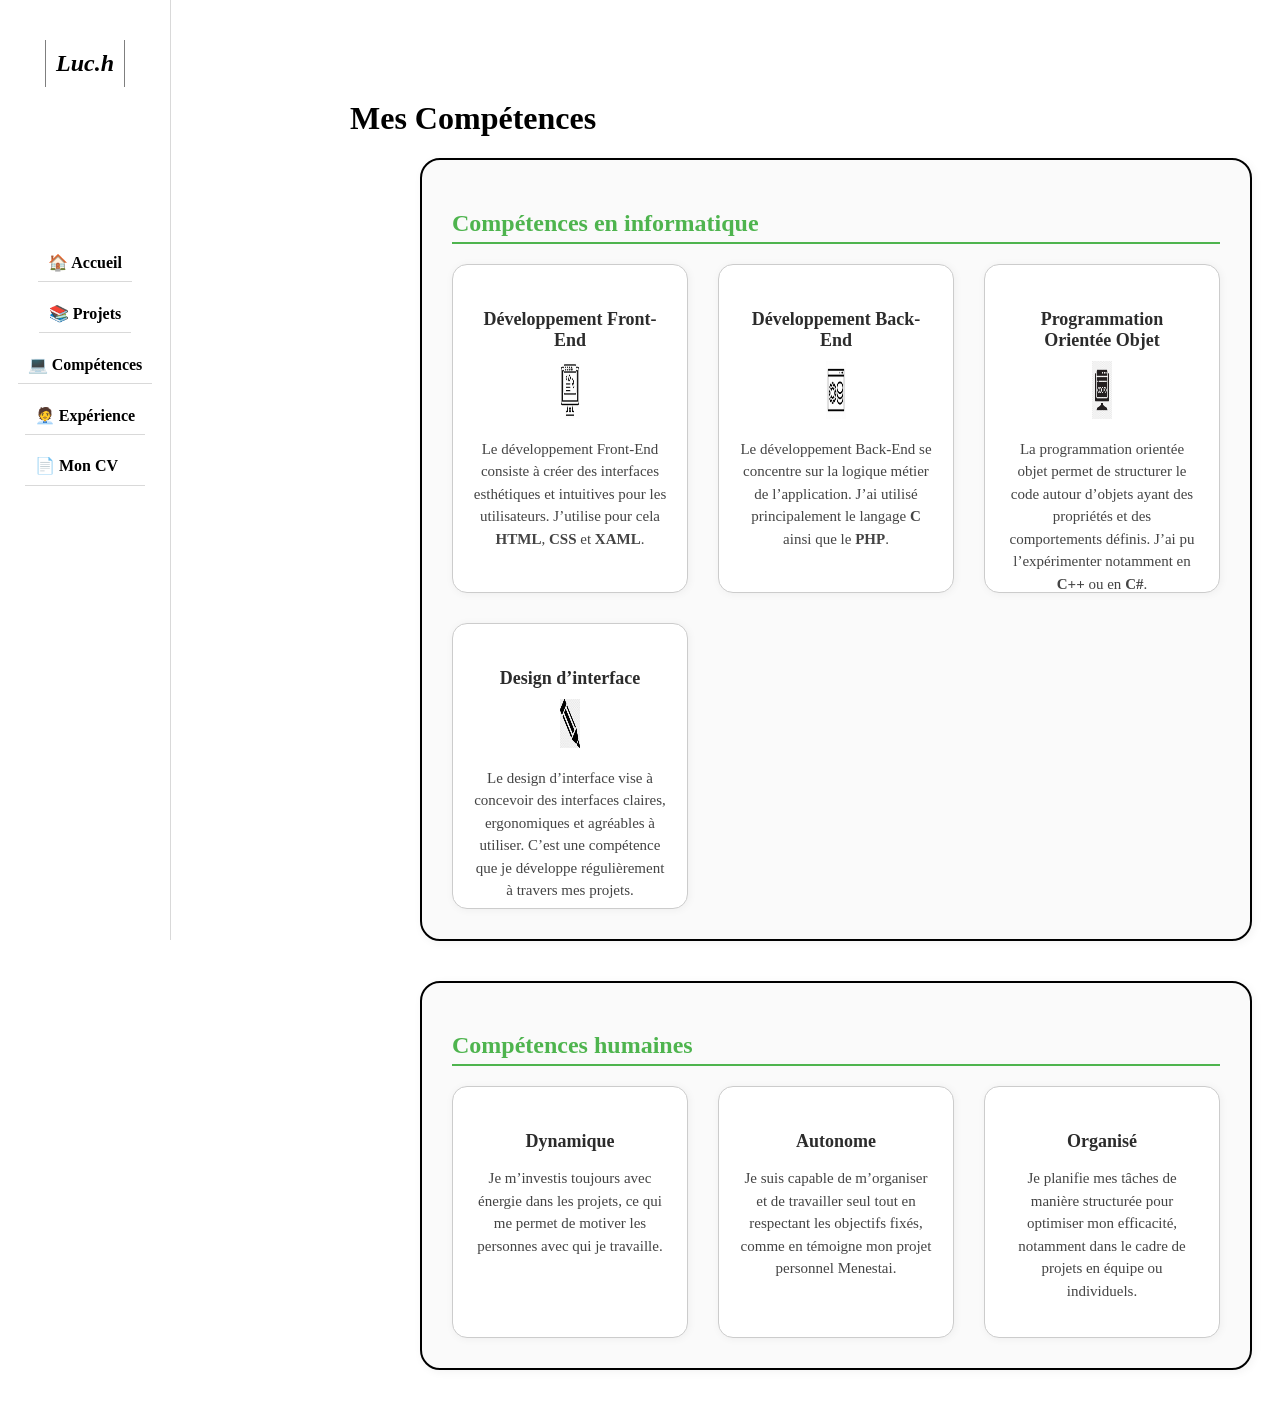
==== competences.html @ 3b984aef "add of all files" ====
<!DOCTYPE html>
<html lang="fr">
<head>
    <meta charset="UTF-8">
    <title>💻 Portfolio - Compétences</title>
    <link rel="stylesheet" href="style.css">
    <link rel="stylesheet" href="competences.css">
</head>

<body>

    <nav class="menu-vertical">
        <h1>Luc.h</h1>
        <p><a class="nav" href="index.html"> 🏠 Accueil</a></p>
        <p><a class="nav" href="projets.html"> 📚 Projets</a></p>
        <p><a class="nav" href="competences.html"> 💻 Compétences</a></p>
        <p><a class="nav" href="experiences.html"> 🧑‍💼 Expérience</a></p>
        <a href="documents/CV_HAUWEL_LUC.pdf" download class="nav">📄 Mon CV</a>
    </nav>

    <h1 class="titre">Mes Compétences</h1>

    <div class="informatique">
        <h2>Compétences en informatique</h2>
        <div class="grid">
            <div class="bloc">
                <h4>Développement Front-End</h4>
                <img src="images/front_end.jpg" height="20%" width="10%"/>
                <p>Le développement Front-End consiste à créer des interfaces esthétiques et intuitives pour les utilisateurs. J’utilise pour cela <b>HTML</b>, <b>CSS</b> et <b>XAML</b>.</p>
            </div>
            <div class="bloc">
                <h4>Développement Back-End</h4>
                <img src="images/back_end.jpg" height="20%" width="10%"/>

                <p>Le développement Back-End se concentre sur la logique métier de l’application. J’ai utilisé principalement le langage <b>C</b> ainsi que le <b>PHP</b>.</p>
            </div>
            <div class="bloc">
                <h4>Programmation Orientée Objet</h4>
                <img src="images/oop.png" height="20%" width="10%"/>
                <p>La programmation orientée objet permet de structurer le code autour d’objets ayant des propriétés et des comportements définis. J’ai pu l’expérimenter notamment en <b>C++</b> ou en <b>C#</b>.</p>
            </div>
            <div class="bloc">
                <h4>Design d’interface</h4>
                <img src="images/design.jpg" height="20%" width="10%"/>
                <p>Le design d’interface vise à concevoir des interfaces claires, ergonomiques et agréables à utiliser. C’est une compétence que je développe régulièrement à travers mes projets.</p>
            </div>
        </div>
    </div>

    <div class="humaines">
        <h2>Compétences humaines</h2>
        <div class="grid">
            <div class="bloc">
                <h4>Dynamique</h4>
                <p>Je m’investis toujours avec énergie dans les projets, ce qui me permet de motiver les personnes avec qui je travaille.</p>
            </div>
            <div class="bloc">
                <h4>Autonome</h4>
                <p>Je suis capable de m’organiser et de travailler seul tout en respectant les objectifs fixés, comme en témoigne mon projet personnel Menestai.</p>
            </div>
            <div class="bloc">
                <h4>Organisé</h4>
                <p>Je planifie mes tâches de manière structurée pour optimiser mon efficacité, notamment dans le cadre de projets en équipe ou individuels.</p>
            </div>
        </div>
    </div>

</body>
</html>
---- style.css ----
body{
    color: black;
    margin-left: 200px; /* Pour ne pas que le contenu passe sous le menu */
}


.menu-vertical {
    color: black;
    position: fixed;
    left: 0;
    top: 0;
    width: 150px;
    height: 100vh;
    background-color: white;
    padding: 20px 10px;
    display: flex;
    flex-direction: column;
    align-items: center;
    justify-items: start;
    border-right: 1px solid rgba(0, 0, 0, 0.150);
}

.menu-vertical h1 {
    font-style: italic;
    font-weight: bold;
    margin-bottom: 20px;
    color: black;
    margin-bottom: 150px;
    border-left: 1px solid rgba(0, 0, 0, 0.50);
    border-right: 1px solid rgba(0, 0, 0, 0.50);
    padding : 10px;
}

.menu-vertical .nav {    
    color : black;
    margin: 5px;
    padding: 10px;
    text-decoration: none;

    margin-bottom: 10px;
    width: 100px;
    font-weight: bold;
    border-color: black;
    border-bottom: 1px solid rgba(0, 0, 0, 0.150);
}

.cv{
    color : black;
    margin: 5px;
    padding: 10px;
    text-decoration: none;

    margin-top: 400px;
    width: 100px;
    font-weight: bold;
    border-color: black;
    border-bottom: 1px solid rgba(0, 0, 0, 0.178);
}

.titre{
    margin-top: 100px;
    margin-left: 150px;
}
---- competences.css ----
/* --- Sections principales --- */
.informatique, .humaines {
    margin-left: 220px;
    padding: 30px;
    width: calc(100% - 240px);
    box-sizing: border-box;
    border: 2px solid #000000;
    border-radius: 20px;
    background-color: #fafafa;
    box-shadow: 2px 2px 10px rgba(0, 0, 0, 0.05);
    margin-bottom: 40px;
}

.informatique h2, .humaines h2 {
    color: rgb(78, 180, 78); 
    margin-bottom: 10px;
    border-bottom: 2px solid rgb(78, 180, 78);
    padding-bottom: 5px;
    font-size: 24px;
}

/* --- Grille des compétences --- */
.grid {
    display: grid;
    grid-template-columns: repeat(3, 1fr);
    gap: 30px;
    margin-top: 20px;
}

/* --- Bloc compétence --- */
.bloc {
    text-align: center;
    background-color: white;
    border: 1.5px solid #ccc;
    border-radius: 15px;
    padding: 20px;
    box-shadow: 1px 1px 8px rgba(0, 0, 0, 0.05);
    transition: transform 0.2s ease-in-out;
}

.bloc:hover {
    transform: scale(1.02);
    border-color: rgb(78, 180, 78);
}

.bloc h4 {
    font-size: 18px;
    color: #2c2c2c;
    margin-bottom: 10px;
}

.bloc p {
    font-size: 15px;
    line-height: 1.5;
    color: #444;
    text-align: center;
}

/* --- Responsive --- */
@media screen and (max-width: 1000px) {
    .grid {
        grid-template-columns: repeat(2, 1fr);
    }
}

@media screen and (max-width: 600px) {
    .grid {
        grid-template-columns: 1fr;
    }

    .informatique, .humaines, .titre {
        margin-left: 0;
        width: 100%;
    }
}
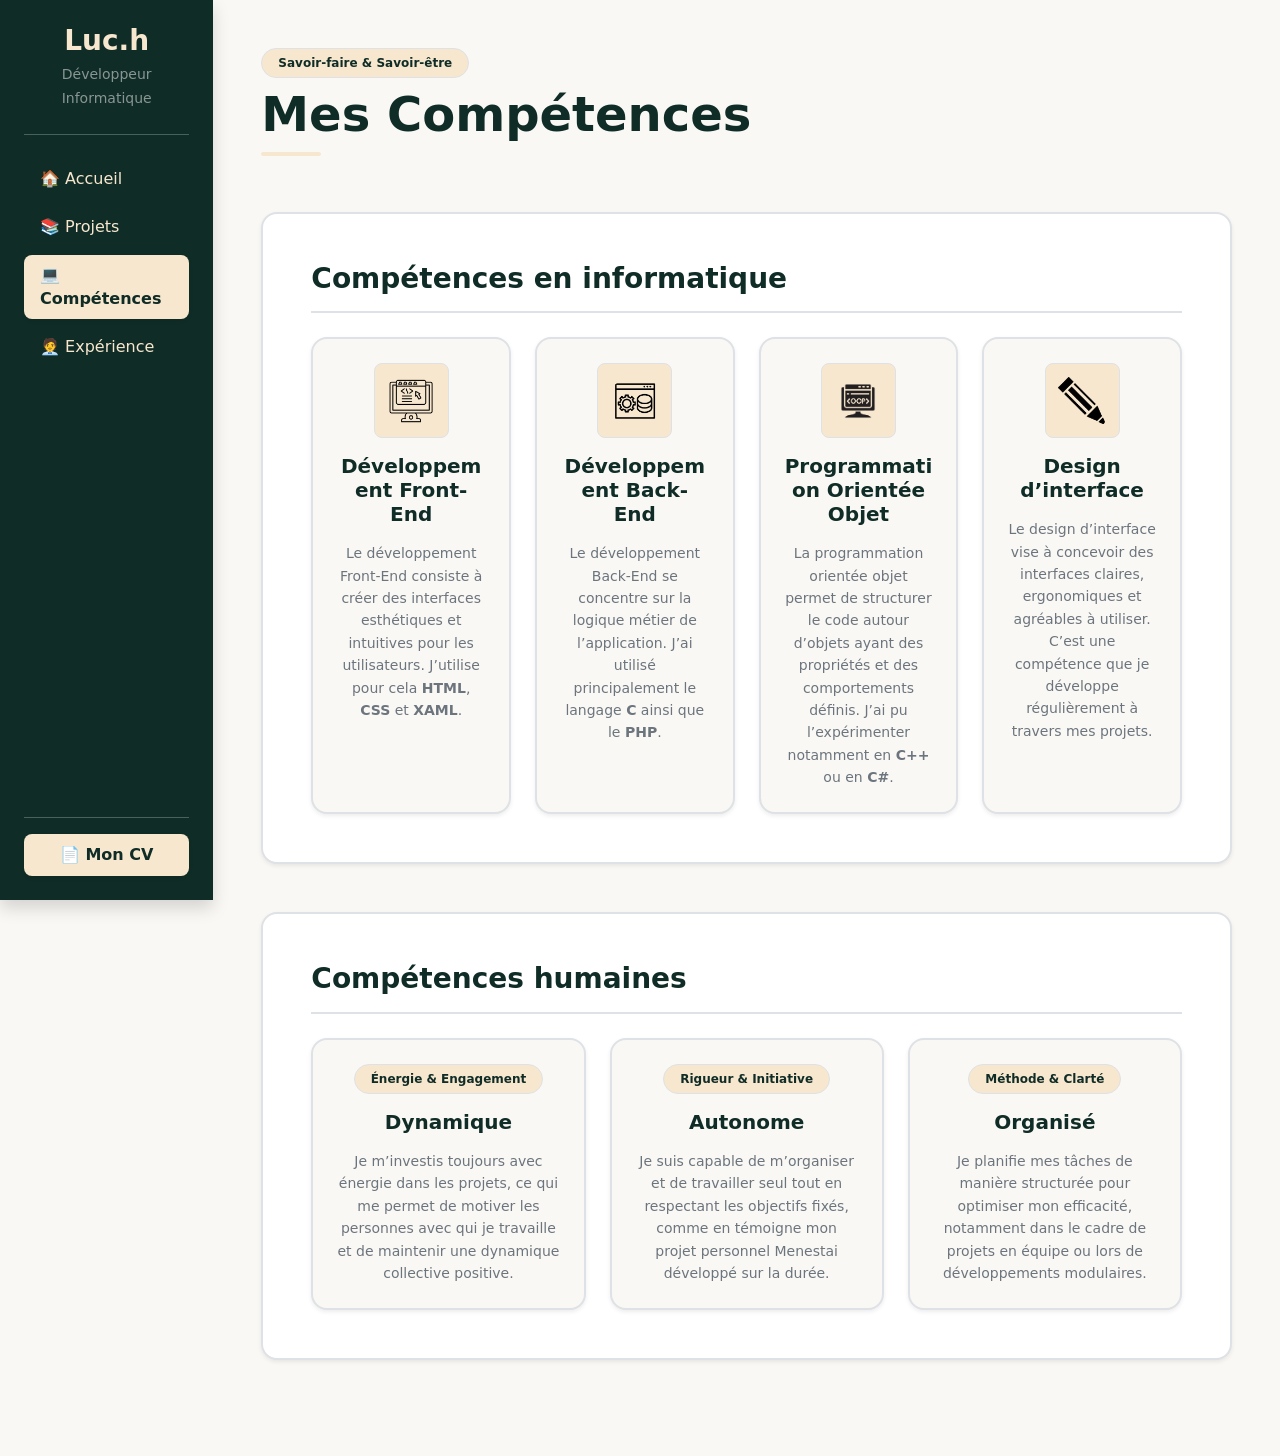
==== commit e3343149: "change of global design of portfolio and update of texts" ====
--- a/competences.html
+++ b/competences.html
@@ -2,68 +2,206 @@
 <html lang="fr">
 <head>
     <meta charset="UTF-8">
-    <title>💻 Portfolio - Compétences</title>
-    <link rel="stylesheet" href="style.css">
-    <link rel="stylesheet" href="competences.css">
+    <meta name="viewport" content="width=device-width, initial-scale=1.0">
+    <title>💻 Portfolio - Compétences - Luc HAUWEL</title>
+    <!-- Bootstrap 5 CSS -->
+    <link href="https://cdn.jsdelivr.net/npm/bootstrap@5.3.3/dist/css/bootstrap.min.css" rel="stylesheet">
 </head>
 
-<body>
-
-    <nav class="menu-vertical">
-        <h1>Luc.h</h1>
-        <p><a class="nav" href="index.html"> 🏠 Accueil</a></p>
-        <p><a class="nav" href="projets.html"> 📚 Projets</a></p>
-        <p><a class="nav" href="competences.html"> 💻 Compétences</a></p>
-        <p><a class="nav" href="experiences.html"> 🧑‍💼 Expérience</a></p>
-        <a href="documents/CV_HAUWEL_LUC.pdf" download class="nav">📄 Mon CV</a>
-    </nav>
-
-    <h1 class="titre">Mes Compétences</h1>
-
-    <div class="informatique">
-        <h2>Compétences en informatique</h2>
-        <div class="grid">
-            <div class="bloc">
-                <h4>Développement Front-End</h4>
-                <img src="images/front_end.jpg" height="20%" width="10%"/>
-                <p>Le développement Front-End consiste à créer des interfaces esthétiques et intuitives pour les utilisateurs. J’utilise pour cela <b>HTML</b>, <b>CSS</b> et <b>XAML</b>.</p>
-            </div>
-            <div class="bloc">
-                <h4>Développement Back-End</h4>
-                <img src="images/back_end.jpg" height="20%" width="10%"/>
-
-                <p>Le développement Back-End se concentre sur la logique métier de l’application. J’ai utilisé principalement le langage <b>C</b> ainsi que le <b>PHP</b>.</p>
-            </div>
-            <div class="bloc">
-                <h4>Programmation Orientée Objet</h4>
-                <img src="images/oop.png" height="20%" width="10%"/>
-                <p>La programmation orientée objet permet de structurer le code autour d’objets ayant des propriétés et des comportements définis. J’ai pu l’expérimenter notamment en <b>C++</b> ou en <b>C#</b>.</p>
-            </div>
-            <div class="bloc">
-                <h4>Design d’interface</h4>
-                <img src="images/design.jpg" height="20%" width="10%"/>
-                <p>Le design d’interface vise à concevoir des interfaces claires, ergonomiques et agréables à utiliser. C’est une compétence que je développe régulièrement à travers mes projets.</p>
+<body class="min-vh-100" style="background-color: #FAF8F5;">
+
+    <!-- NAVBAR MOBILE (affichée uniquement sur petits écrans < lg) -->
+    <nav class="navbar navbar-dark d-lg-none sticky-top px-3 shadow-sm" style="background-color: #102C26;">
+        <div class="container-fluid">
+            <a class="navbar-brand fw-bold" href="index.html" style="color: #F7E7CE;">Luc.h</a>
+            <button class="navbar-toggler border-0" type="button" data-bs-toggle="collapse" data-bs-target="#menuNavbar" aria-controls="menuNavbar" aria-expanded="false" aria-label="Toggle navigation">
+                <span class="navbar-toggler-icon"></span>
+            </button>
+            
+            <div class="collapse navbar-collapse mt-3" id="menuNavbar">
+                <ul class="navbar-nav gap-2 mb-3">
+                    <li class="nav-item">
+                        <a class="nav-link px-3" href="index.html" style="color: #F7E7CE;">🏠 Accueil</a>
+                    </li>
+                    <li class="nav-item">
+                        <a class="nav-link px-3" href="projets.html" style="color: #F7E7CE;">📚 Projets</a>
+                    </li>
+                    <li class="nav-item">
+                        <a class="nav-link active fw-bold px-3 rounded-3" href="competences.html" style="background-color: #F7E7CE; color: #102C26;">💻 Compétences</a>
+                    </li>
+                    <li class="nav-item">
+                        <a class="nav-link px-3" href="experiences.html" style="color: #F7E7CE;">🧑‍💼 Expérience</a>
+                    </li>
+                </ul>
+                <a href="documents/CV_HAUWEL_LUC.pdf" download class="btn w-100 fw-bold py-2" style="background-color: #F7E7CE; color: #102C26;">📄 Mon CV</a>
             </div>
         </div>
-    </div>
-
-    <div class="humaines">
-        <h2>Compétences humaines</h2>
-        <div class="grid">
-            <div class="bloc">
-                <h4>Dynamique</h4>
-                <p>Je m’investis toujours avec énergie dans les projets, ce qui me permet de motiver les personnes avec qui je travaille.</p>
-            </div>
-            <div class="bloc">
-                <h4>Autonome</h4>
-                <p>Je suis capable de m’organiser et de travailler seul tout en respectant les objectifs fixés, comme en témoigne mon projet personnel Menestai.</p>
-            </div>
-            <div class="bloc">
-                <h4>Organisé</h4>
-                <p>Je planifie mes tâches de manière structurée pour optimiser mon efficacité, notamment dans le cadre de projets en équipe ou individuels.</p>
-            </div>
+    </nav>
+
+    <!-- STRUCTURE PRINCIPALE (GRILLE BOOTSTRAP) -->
+    <div class="container-fluid">
+        <div class="row">
+
+            <!-- SIDEBAR DESKTOP (Fixe à gauche sur grand écran) -->
+            <aside class="col-lg-3 col-xl-2 d-none d-lg-flex flex-column justify-content-between sticky-top vh-100 p-4 shadow" style="background-color: #102C26;">
+                <div>
+                    <!-- Logo / Identité -->
+                    <div class="text-center pb-4 mb-4 border-bottom border-light border-opacity-25">
+                        <h2 class="h3 fw-bold mb-1" style="color: #F7E7CE;">Luc.h</h2>
+                        <small class="text-white-50">Développeur Informatique</small>
+                    </div>
+
+                    <!-- Navigation -->
+                    <nav class="nav nav-pills flex-column gap-2">
+                        <a class="nav-link fw-medium px-3 py-2 rounded-3" href="index.html" style="color: #F7E7CE;">🏠 Accueil</a>
+                        <a class="nav-link fw-medium px-3 py-2 rounded-3" href="projets.html" style="color: #F7E7CE;">📚 Projets</a>
+                        <a class="nav-link fw-bold px-3 py-2 rounded-3 shadow-sm" href="competences.html" style="background-color: #F7E7CE; color: #102C26;">💻 Compétences</a>
+                        <a class="nav-link fw-medium px-3 py-2 rounded-3" href="experiences.html" style="color: #F7E7CE;">🧑‍💼 Expérience</a>
+                    </nav>
+                </div>
+
+                <!-- Bouton Téléchargement CV -->
+                <div class="pt-3 border-top border-light border-opacity-25">
+                    <a href="documents/CV_HAUWEL_LUC.pdf" download class="btn w-100 fw-bold py-2 shadow-sm rounded-3" style="background-color: #F7E7CE; color: #102C26;">📄 Mon CV</a>
+                </div>
+            </aside>
+
+            <!-- CONTENU PRINCIPAL -->
+            <main class="col-12 col-lg-9 col-xl-10 px-4 px-md-5 py-5">
+
+                <!-- EN-TÊTE DE LA PAGE -->
+                <header class="mb-5 pb-2">
+                    <span class="badge rounded-pill px-3 py-2 mb-2 fw-semibold border" style="background-color: #F7E7CE; color: #102C26; border-color: #102C26;">
+                        Savoir-faire & Savoir-être
+                    </span>
+                    <h1 class="display-5 fw-bold mb-2" style="color: #102C26;">Mes Compétences</h1>
+                    <div class="rounded-pill" style="width: 60px; height: 4px; background-color: #F7E7CE;"></div>
+                </header>
+
+                <!-- SECTION 1 : GRAND BLOC COMPÉTENCES EN INFORMATIQUE -->
+                <section class="card border border-2 rounded-4 p-4 p-md-5 mb-5 shadow-sm" style="border-color: #102C26; background-color: #FFFFFF;">
+                    
+                    <!-- Titre de section avec ligne de séparation -->
+                    <div class="border-bottom border-2 pb-3 mb-4" style="border-color: #102C26;">
+                        <h2 class="h3 fw-bold mb-0" style="color: #102C26;">Compétences en informatique</h2>
+                    </div>
+
+                    <!-- Grille des sous-blocs -->
+                    <div class="row g-4">
+                        
+                        <!-- Bloc Front-End -->
+                        <div class="col-12 col-md-6 col-xl-3">
+                            <div class="card h-100 border border-2 rounded-4 p-4 text-center shadow-sm" style="border-color: #102C26; background-color: #FAF8F5;">
+                                <div class="rounded-3 d-inline-flex align-items-center justify-content-center mx-auto mb-3 p-2 border" style="width: 75px; height: 75px; background-color: #F7E7CE; border-color: #102C26;">
+                                    <img src="images/front_end.jpg" alt="Front-End" class="img-fluid rounded" style="max-height: 48px; object-fit: contain;">
+                                </div>
+                                <h3 class="h5 fw-bold mb-3" style="color: #102C26;">Développement Front-End</h3>
+                                <p class="card-text text-secondary small mb-0" style="line-height: 1.6;">
+                                    Le développement Front-End consiste à créer des interfaces esthétiques et intuitives pour les utilisateurs. J’utilise pour cela <b>HTML</b>, <b>CSS</b> et <b>XAML</b>.
+                                </p>
+                            </div>
+                        </div>
+
+                        <!-- Bloc Back-End -->
+                        <div class="col-12 col-md-6 col-xl-3">
+                            <div class="card h-100 border border-2 rounded-4 p-4 text-center shadow-sm" style="border-color: #102C26; background-color: #FAF8F5;">
+                                <div class="rounded-3 d-inline-flex align-items-center justify-content-center mx-auto mb-3 p-2 border" style="width: 75px; height: 75px; background-color: #F7E7CE; border-color: #102C26;">
+                                    <img src="images/back_end.jpg" alt="Back-End" class="img-fluid rounded" style="max-height: 48px; object-fit: contain;">
+                                </div>
+                                <h3 class="h5 fw-bold mb-3" style="color: #102C26;">Développement Back-End</h3>
+                                <p class="card-text text-secondary small mb-0" style="line-height: 1.6;">
+                                    Le développement Back-End se concentre sur la logique métier de l’application. J’ai utilisé principalement le langage <b>C</b> ainsi que le <b>PHP</b>.
+                                </p>
+                            </div>
+                        </div>
+
+                        <!-- Bloc POO -->
+                        <div class="col-12 col-md-6 col-xl-3">
+                            <div class="card h-100 border border-2 rounded-4 p-4 text-center shadow-sm" style="border-color: #102C26; background-color: #FAF8F5;">
+                                <div class="rounded-3 d-inline-flex align-items-center justify-content-center mx-auto mb-3 p-2 border" style="width: 75px; height: 75px; background-color: #F7E7CE; border-color: #102C26;">
+                                    <img src="images/oop.png" alt="POO" class="img-fluid rounded" style="max-height: 48px; object-fit: contain;">
+                                </div>
+                                <h3 class="h5 fw-bold mb-3" style="color: #102C26;">Programmation Orientée Objet</h3>
+                                <p class="card-text text-secondary small mb-0" style="line-height: 1.6;">
+                                    La programmation orientée objet permet de structurer le code autour d’objets ayant des propriétés et des comportements définis. J’ai pu l’expérimenter notamment en <b>C++</b> ou en <b>C#</b>.
+                                </p>
+                            </div>
+                        </div>
+
+                        <!-- Bloc Design d'interface -->
+                        <div class="col-12 col-md-6 col-xl-3">
+                            <div class="card h-100 border border-2 rounded-4 p-4 text-center shadow-sm" style="border-color: #102C26; background-color: #FAF8F5;">
+                                <div class="rounded-3 d-inline-flex align-items-center justify-content-center mx-auto mb-3 p-2 border" style="width: 75px; height: 75px; background-color: #F7E7CE; border-color: #102C26;">
+                                    <img src="images/design.jpg" alt="Design d'interface" class="img-fluid rounded" style="max-height: 48px; object-fit: contain;">
+                                </div>
+                                <h3 class="h5 fw-bold mb-3" style="color: #102C26;">Design d’interface</h3>
+                                <p class="card-text text-secondary small mb-0" style="line-height: 1.6;">
+                                    Le design d’interface vise à concevoir des interfaces claires, ergonomiques et agréables à utiliser. C’est une compétence que je développe régulièrement à travers mes projets.
+                                </p>
+                            </div>
+                        </div>
+
+                    </div>
+                </section>
+
+                <!-- SECTION 2 : GRAND BLOC COMPÉTENCES HUMAINES -->
+                <section class="card border border-2 rounded-4 p-4 p-md-5 mb-5 shadow-sm" style="border-color: #102C26; background-color: #FFFFFF;">
+                    
+                    <!-- Titre de section avec ligne de séparation -->
+                    <div class="border-bottom border-2 pb-3 mb-4" style="border-color: #102C26;">
+                        <h2 class="h3 fw-bold mb-0" style="color: #102C26;">Compétences humaines</h2>
+                    </div>
+
+                    <!-- Grille des sous-blocs -->
+                    <div class="row g-4">
+                        
+                        <!-- Bloc Dynamique -->
+                        <div class="col-12 col-md-4">
+                            <div class="card h-100 border border-2 rounded-4 p-4 text-center shadow-sm" style="border-color: #102C26; background-color: #FAF8F5;">
+                                <div class="badge rounded-pill px-3 py-2 mb-3 fw-semibold align-self-center border" style="background-color: #F7E7CE; color: #102C26; border-color: #102C26;">
+                                    Énergie & Engagement
+                                </div>
+                                <h3 class="h5 fw-bold mb-3" style="color: #102C26;">Dynamique</h3>
+                                <p class="card-text text-secondary small mb-0" style="line-height: 1.6;">
+                                    Je m’investis toujours avec énergie dans les projets, ce qui me permet de motiver les personnes avec qui je travaille et de maintenir une dynamique collective positive.
+                                </p>
+                            </div>
+                        </div>
+
+                        <!-- Bloc Autonome -->
+                        <div class="col-12 col-md-4">
+                            <div class="card h-100 border border-2 rounded-4 p-4 text-center shadow-sm" style="border-color: #102C26; background-color: #FAF8F5;">
+                                <div class="badge rounded-pill px-3 py-2 mb-3 fw-semibold align-self-center border" style="background-color: #F7E7CE; color: #102C26; border-color: #102C26;">
+                                    Rigueur & Initiative
+                                </div>
+                                <h3 class="h5 fw-bold mb-3" style="color: #102C26;">Autonome</h3>
+                                <p class="card-text text-secondary small mb-0" style="line-height: 1.6;">
+                                    Je suis capable de m’organiser et de travailler seul tout en respectant les objectifs fixés, comme en témoigne mon projet personnel Menestai développé sur la durée.
+                                </p>
+                            </div>
+                        </div>
+
+                        <!-- Bloc Organisé -->
+                        <div class="col-12 col-md-4">
+                            <div class="card h-100 border border-2 rounded-4 p-4 text-center shadow-sm" style="border-color: #102C26; background-color: #FAF8F5;">
+                                <div class="badge rounded-pill px-3 py-2 mb-3 fw-semibold align-self-center border" style="background-color: #F7E7CE; color: #102C26; border-color: #102C26;">
+                                    Méthode & Clarté
+                                </div>
+                                <h3 class="h5 fw-bold mb-3" style="color: #102C26;">Organisé</h3>
+                                <p class="card-text text-secondary small mb-0" style="line-height: 1.6;">
+                                    Je planifie mes tâches de manière structurée pour optimiser mon efficacité, notamment dans le cadre de projets en équipe ou lors de développements modulaires.
+                                </p>
+                            </div>
+                        </div>
+
+                    </div>
+                </section>
+
+            </main>
         </div>
     </div>
 
+    <!-- Bootstrap 5 JavaScript Bundle -->
+    <script src="https://cdn.jsdelivr.net/npm/bootstrap@5.3.3/dist/js/bootstrap.bundle.min.js"></script>
 </body>
-</html>
+</html>
